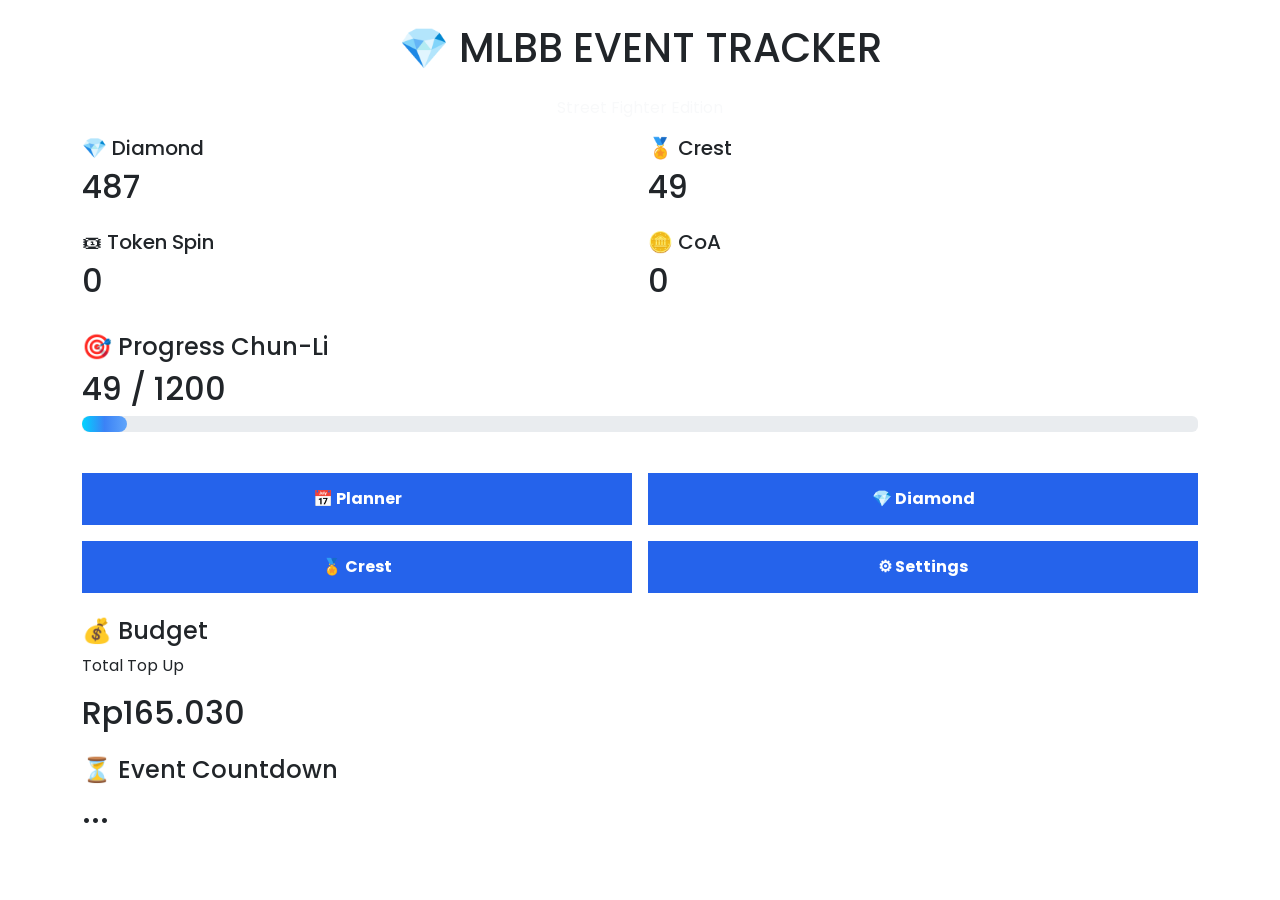
==== dashboard.html @ 7d28561c "Add initial dashboard HTML structure" ====
<!DOCTYPE html>
<html lang="id">

<head>

    <meta charset="UTF-8">

    <meta name="viewport"
        content="width=device-width, initial-scale=1.0">

    <title>Dashboard | MLBB Event Tracker</title>

    <link rel="stylesheet"
        href="assets/css/style.css">

    <link href="https://cdn.jsdelivr.net/npm/bootstrap@5.3.7/dist/css/bootstrap.min.css"
        rel="stylesheet">

    <link rel="preconnect"
        href="https://fonts.googleapis.com">

    <link href="https://fonts.googleapis.com/css2?family=Poppins:wght@300;400;500;600;700&display=swap"
        rel="stylesheet">

</head>

<body>

<div class="container py-4">

    <h1 class="text-center mb-4">
        💎 MLBB EVENT TRACKER
    </h1>

    <p class="text-center text-light">
        Street Fighter Edition
    </p>

    <!-- STATUS -->

    <div class="row g-3">

        <div class="col-6">

            <div class="status-card">

                <h5>💎 Diamond</h5>

                <h2 id="diamond">
                    487
                </h2>

            </div>

        </div>

        <div class="col-6">

            <div class="status-card">

                <h5>🏅 Crest</h5>

                <h2 id="crest">
                    49
                </h2>

            </div>

        </div>

        <div class="col-6">

            <div class="status-card">

                <h5>🎟 Token Spin</h5>

                <h2 id="token">
                    0
                </h2>

            </div>

        </div>

        <div class="col-6">

            <div class="status-card">

                <h5>🪙 CoA</h5>

                <h2 id="coa">
                    0
                </h2>

            </div>

        </div>

    </div>

    <!-- PROGRESS -->

    <div class="glass mt-4">

        <h4>

            🎯 Progress Chun-Li

        </h4>

        <h2>

            <span id="crestNow">
                49
            </span>

            /

            1200

        </h2>

        <div class="progress">

            <div
                class="progress-bar"

                id="progress"

                style="width:4%">
            </div>

        </div>

    </div>

    <!-- MENU -->

    <div class="row g-3 mt-3">

        <div class="col-6">

            <button
            onclick="location.href='planner.html'">

                📅 Planner

            </button>

        </div>

        <div class="col-6">

            <button
            onclick="location.href='diamond.html'">

                💎 Diamond

            </button>

        </div>

        <div class="col-6">

            <button
            onclick="location.href='crest.html'">

                🏅 Crest

            </button>

        </div>

        <div class="col-6">

            <button
            onclick="location.href='settings.html'">

                ⚙ Settings

            </button>

        </div>

    </div>

    <!-- BUDGET -->

    <div class="glass mt-4">

        <h4>

            💰 Budget

        </h4>

        <p>

            Total Top Up

        </p>

        <h2>

            Rp165.030

        </h2>

    </div>

    <!-- COUNTDOWN -->

    <div class="glass mt-4">

        <h4>

            ⏳ Event Countdown

        </h4>

        <h2 id="countdown">

            ...

        </h2>

    </div>

</div>

<script src="assets/js/app.js"></script>

</body>

</html>
---- assets/css/style.css ----
/* ===========================
   MLBB Event Tracker
   Created for Naila 💙
=========================== */

*{
    margin:0;
    padding:0;
    box-sizing:border-box;
    font-family:'Poppins',sans-serif;
}

body{

    background:#0f172a;

    color:white;

    overflow-x:hidden;

}

/* Background */

.hero{

    width:100%;

    height:100vh;

    background:linear-gradient(135deg,#0b1f47,#103a7a,#1d4ed8);

    display:flex;

    justify-content:center;

    align-items:center;

    padding:20px;

}

.overlay{

    text-align:center;

}

.overlay h1{

    font-size:38px;

    font-weight:700;

    letter-spacing:2px;

    margin-bottom:10px;

}

.overlay p{

    font-size:18px;

    opacity:.8;

    margin-bottom:30px;

}

/* Card */

.card-home{

    width:360px;

    max-width:95%;

    margin:auto;

    background:rgba(255,255,255,.08);

    backdrop-filter:blur(15px);

    border-radius:25px;

    padding:30px;

    border:1px solid rgba(255,255,255,.15);

    box-shadow:0 10px 30px rgba(0,0,0,.3);

}

.card-home h2{

    color:#FFD54F;

    margin-bottom:10px;

}

.card-home h3{

    margin-bottom:20px;

}

/* Progress */

.progress{

    width:100%;

    height:20px;

    background:#1e293b;

    border-radius:50px;

    overflow:hidden;

    margin-bottom:25px;

}

.progress-bar{

    height:100%;

    background:linear-gradient(90deg,#00d4ff,#3b82f6,#60a5fa);

    border-radius:50px;

    transition:.5s;

}

/* Button */

button{

    width:100%;

    border:none;

    border-radius:15px;

    padding:14px;

    background:#2563eb;

    color:white;

    font-size:18px;

    font-weight:bold;

    cursor:pointer;

    transition:.3s;

}

button:hover{

    background:#1d4ed8;

    transform:translateY(-3px);

}

/* Mobile */

@media(max-width:600px){

.overlay h1{

    font-size:28px;

}

.overlay p{

    font-size:15px;

}

.card-home{

    width:100%;

    padding:25px;

}

button{

    font-size:16px;

}

}

/* Animation */

.card-home{

animation:fade .7s ease;

}

@keyframes fade{

from{

opacity:0;

transform:translateY(40px);

}

to{

opacity:1;

transform:translateY(0);

}

}
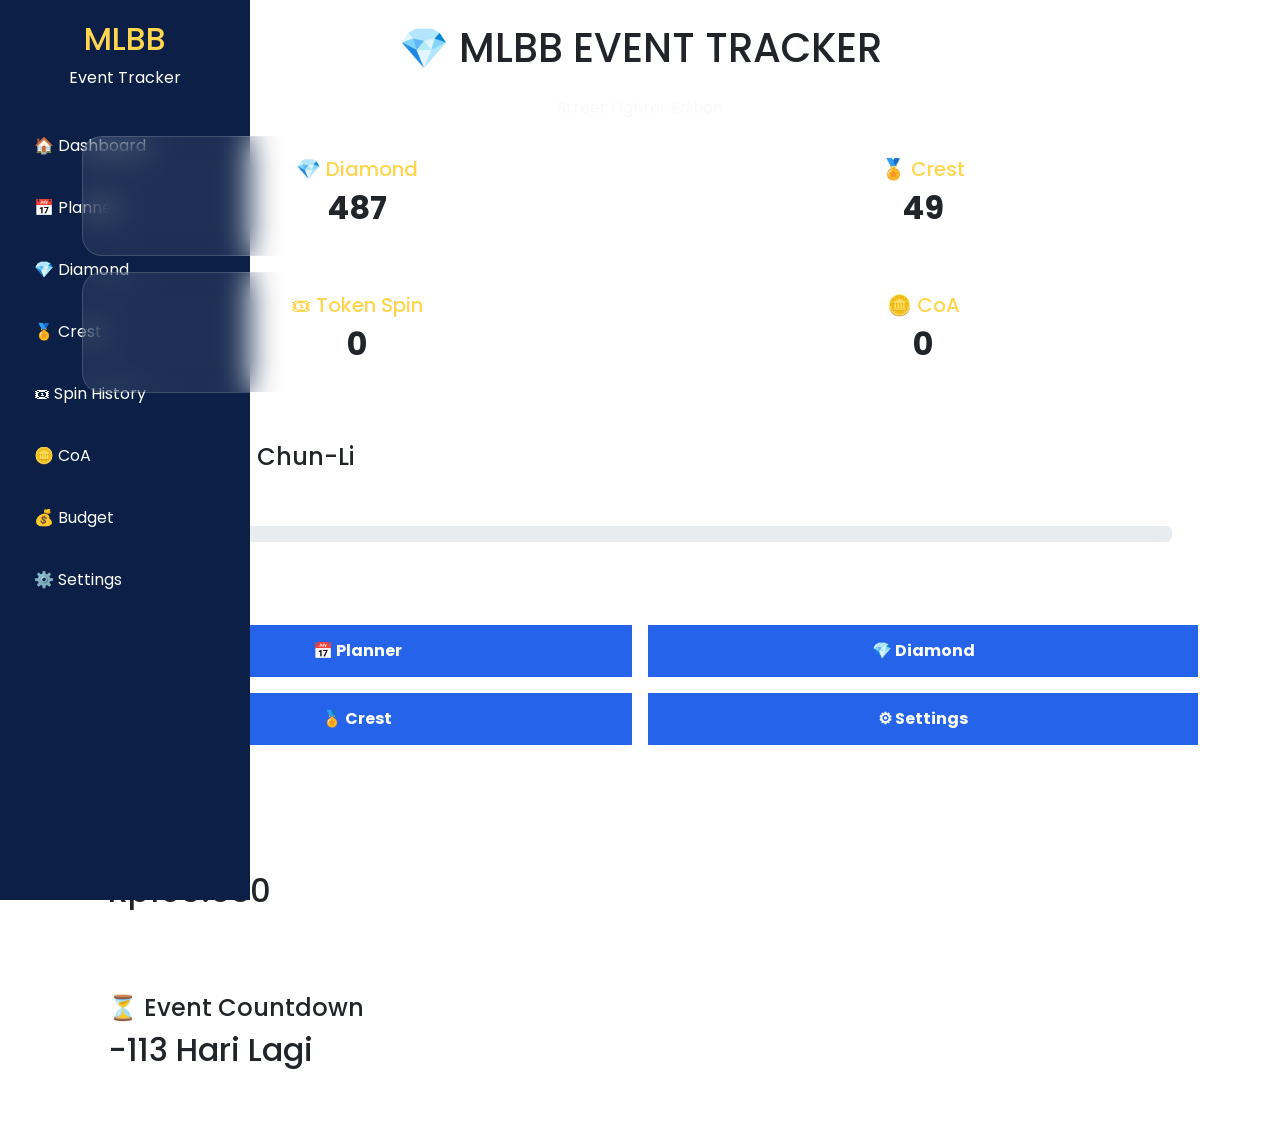
==== commit 7c095ad0: "Add sidebar navigation to dashboard Added a sidebar with navigation links and a logo section." ====
--- a/dashboard.html
+++ b/dashboard.html
@@ -3,6 +3,8 @@
 
 <head>
 
+    <link rel="stylesheet" href="assets/css/dashboard.css">
+
     <meta charset="UTF-8">
 
     <meta name="viewport"
@@ -25,7 +27,39 @@
 </head>
 
 <body>
-
+    
+<div class="sidebar">
+
+<div class="logo">
+
+<h2>MLBB</h2>
+
+<p>Event Tracker</p>
+
+</div>
+
+<div class="menu">
+
+<a href="dashboard.html">🏠 Dashboard</a>
+
+<a href="planner.html">📅 Planner</a>
+
+<a href="diamond.html">💎 Diamond</a>
+
+<a href="crest.html">🏅 Crest</a>
+
+<a href="#">🎟 Spin History</a>
+
+<a href="#">🪙 CoA</a>
+
+<a href="#">💰 Budget</a>
+
+<a href="settings.html">⚙️ Settings</a>
+
+</div>
+
+</div>
+    
 <div class="container py-4">
 
     <h1 class="text-center mb-4">
--- a/assets/css/dashboard.css
+++ b/assets/css/dashboard.css
@@ -0,0 +1,88 @@
+/* ===========================
+   Dashboard Layout
+=========================== */
+
+body{
+    background:#08111f;
+}
+
+.sidebar{
+    position:fixed;
+    top:0;
+    left:0;
+    width:250px;
+    height:100vh;
+    background:#0b1f47;
+    padding:20px;
+    color:white;
+    overflow-y:auto;
+}
+
+.logo{
+    text-align:center;
+    margin-bottom:30px;
+}
+
+.logo h2{
+    color:#FFD54F;
+}
+
+.menu{
+    display:flex;
+    flex-direction:column;
+    gap:10px;
+}
+
+.menu a{
+    text-decoration:none;
+    color:white;
+    padding:14px;
+    border-radius:12px;
+    transition:.3s;
+}
+
+.menu a:hover{
+    background:#2563eb;
+}
+
+.main{
+    margin-left:270px;
+    padding:25px;
+}
+
+.topbar{
+    display:flex;
+    justify-content:space-between;
+    align-items:center;
+    margin-bottom:25px;
+}
+
+.profile{
+    background:rgba(255,255,255,.1);
+    padding:10px 18px;
+    border-radius:20px;
+}
+
+@media(max-width:768px){
+
+.sidebar{
+
+left:-250px;
+
+transition:.3s;
+
+}
+
+.sidebar.active{
+
+left:0;
+
+}
+
+.main{
+
+margin-left:0;
+
+}
+
+}
--- a/assets/css/style.css
+++ b/assets/css/style.css
@@ -229,3 +229,49 @@
 }
 
 }
+
+.container{
+
+    max-width:700px;
+
+}
+
+.status-card{
+
+    background:rgba(255,255,255,.08);
+
+    backdrop-filter:blur(15px);
+
+    border-radius:20px;
+
+    padding:20px;
+
+    text-align:center;
+
+    border:1px solid rgba(255,255,255,.15);
+
+}
+
+.status-card h5{
+
+    color:#FFD54F;
+
+}
+
+.status-card h2{
+
+    font-weight:bold;
+
+}
+
+.glass{
+
+    background:rgba(255,255,255,.08);
+
+    padding:25px;
+
+    border-radius:20px;
+
+    border:1px solid rgba(255,255,255,.15);
+
+}
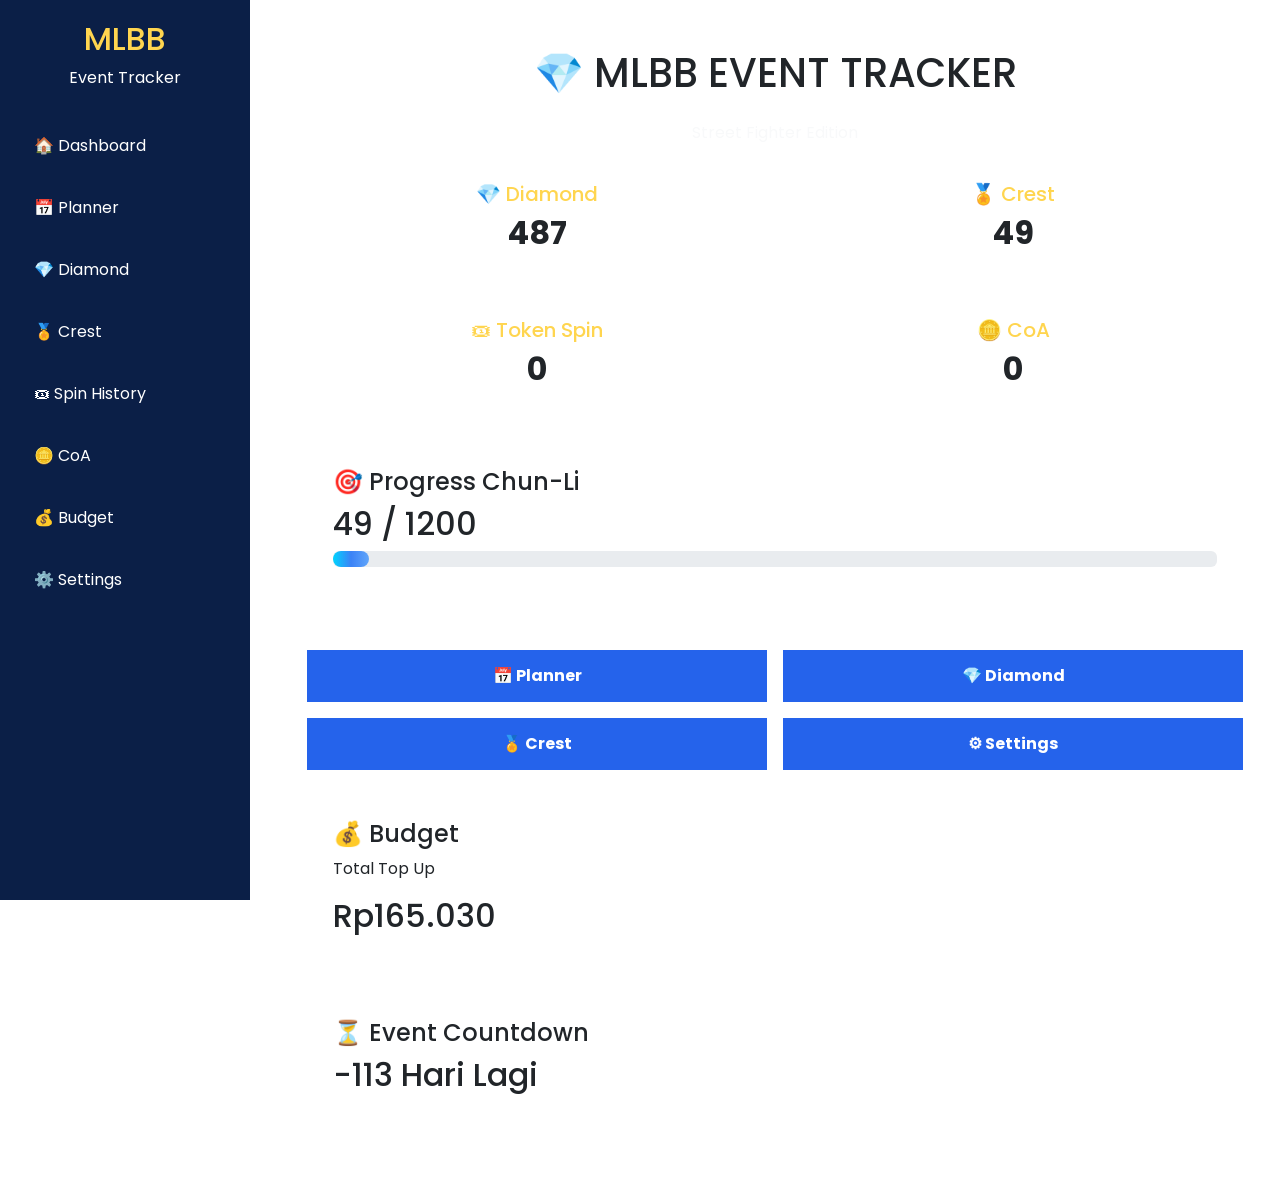
==== commit 8165069f: "Add main div and script tag to dashboard.html" ====
--- a/dashboard.html
+++ b/dashboard.html
@@ -60,6 +60,7 @@
 
 </div>
     
+<div class="main">
 <div class="container py-4">
 
     <h1 class="text-center mb-4">
@@ -262,6 +263,8 @@
 
 </div>
 
+</div>
+    
 <script src="assets/js/app.js"></script>
 
 </body>
